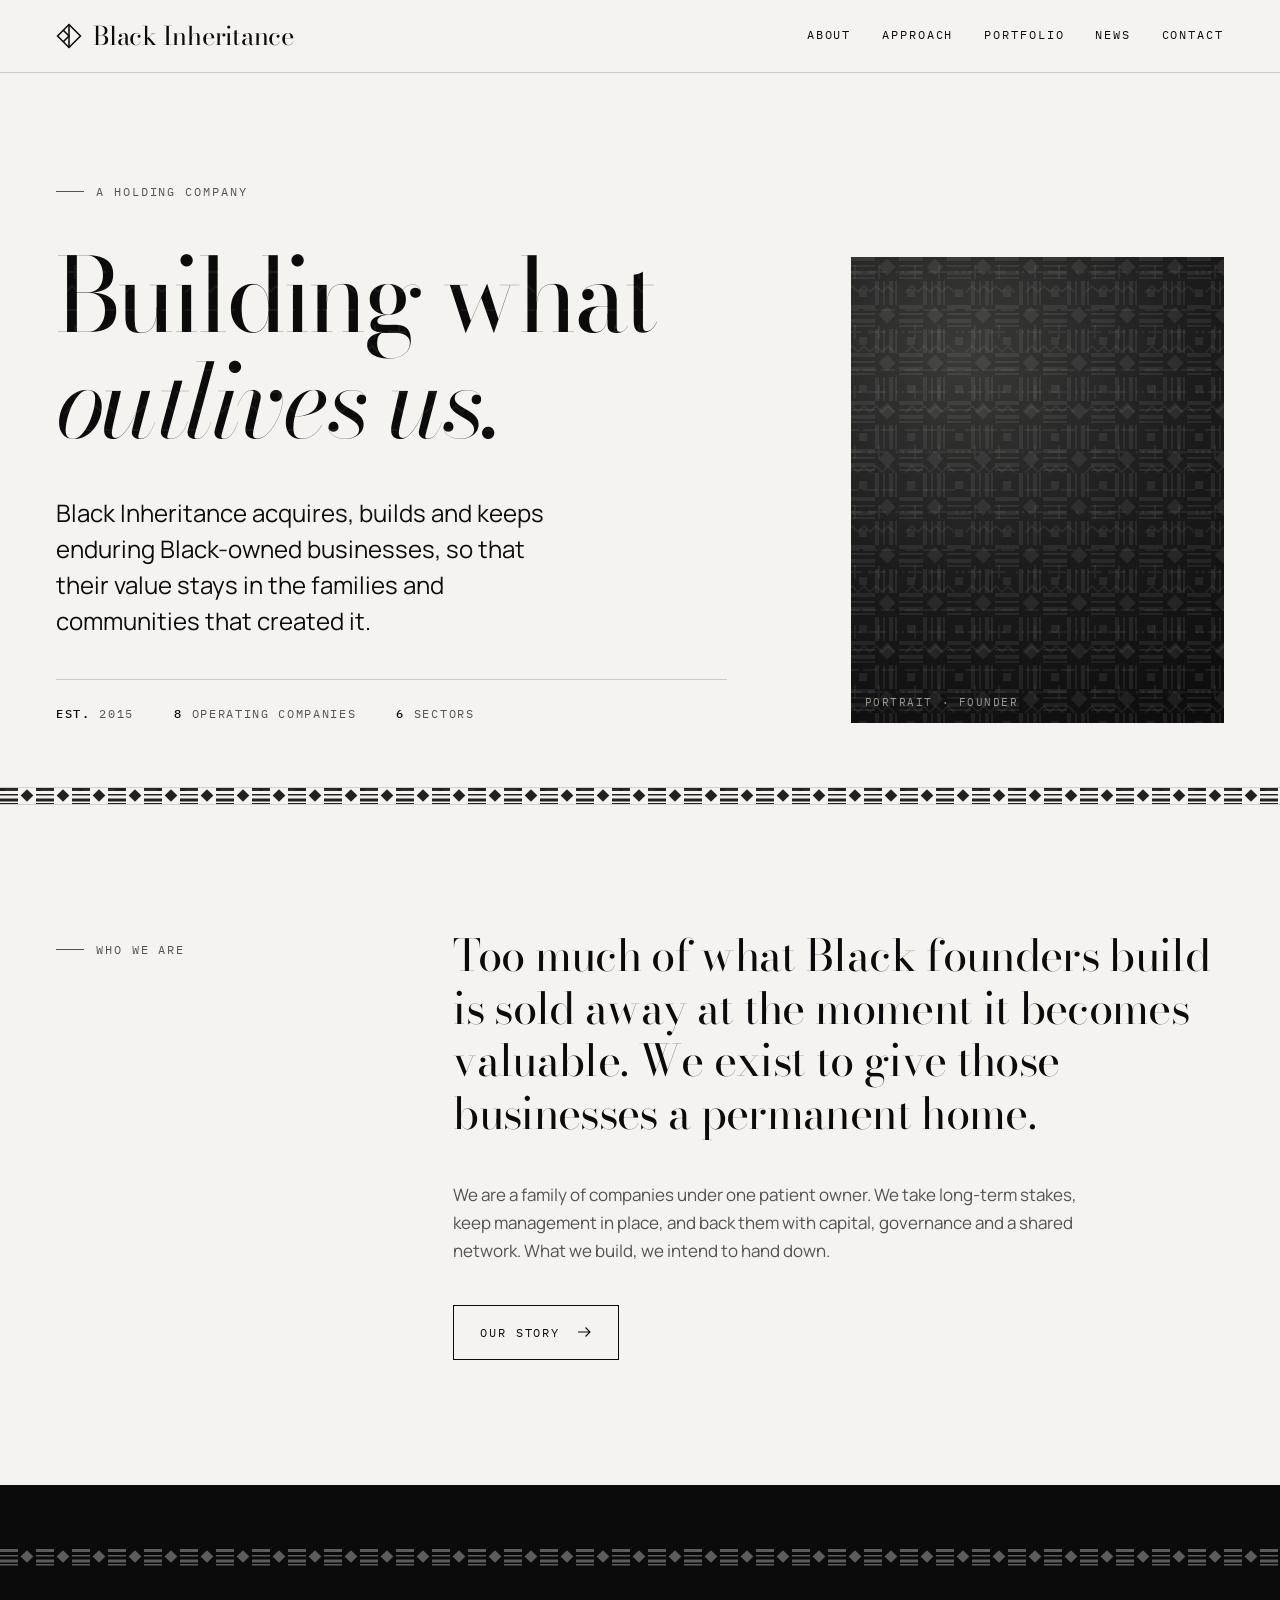
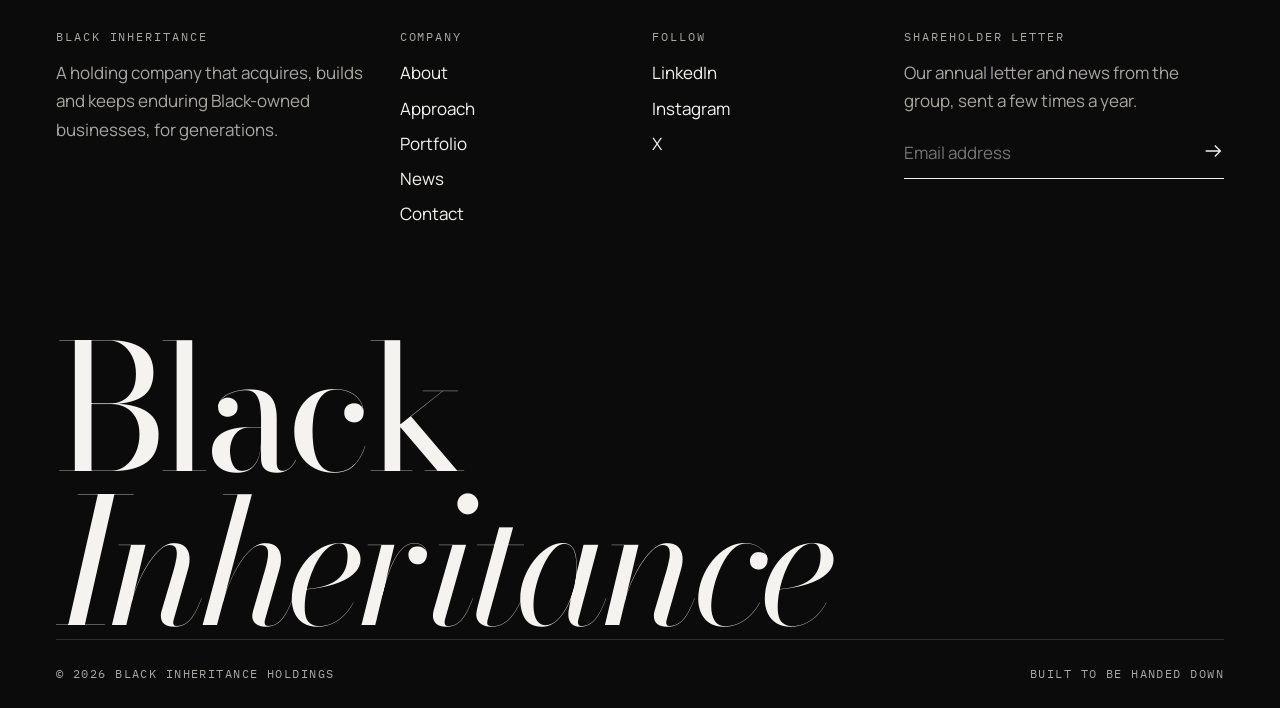
==== index.html @ a7d8c7f1 "Black Inheritance website Co-Authored-By: Claude Opus 5.5 <noreply@anthropic.com> Claude-Session: ht" ====
<!doctype html>
<html lang="en">
<head>
<meta charset="utf-8">
<meta name="viewport" content="width=device-width, initial-scale=1, viewport-fit=cover">
<meta name="claude:viewport-fit-sides" content="cover">
<title>Black Inheritance</title>
<meta name="description" content="Black Inheritance is a holding company that acquires, builds and keeps enduring Black-owned businesses.">
<meta name="theme-color" content="#F5F3EF">
<link rel="icon" href="assets/favicon.svg" type="image/svg+xml">
<link rel="preconnect" href="https://fonts.googleapis.com">
<link rel="preconnect" href="https://fonts.gstatic.com" crossorigin>
<link rel="stylesheet" href="https://fonts.googleapis.com/css2?family=Bodoni+Moda:ital,opsz,wght@0,6..96,400;0,6..96,500;1,6..96,400&family=IBM+Plex+Mono:wght@400;500&family=Manrope:wght@400;500;700&display=swap">
<link rel="stylesheet" href="css/style.css">
</head>
<body>
<a class="skip" href="#main">Skip to content</a>
<header class="site-header">
  <div class="wrap header-inner">
    <a class="brand" href="index.html" aria-label="Black Inheritance, home"><svg class="brand-mark" aria-hidden="true"><use href="assets/symbols.svg#mark"/></svg><span>Black Inheritance</span></a>
    <nav class="nav" aria-label="Primary"><a class="link-u" href="about.html">About</a><a class="link-u" href="approach.html">Approach</a><a class="link-u" href="portfolio.html">Portfolio</a><a class="link-u" href="news.html">News</a><a class="link-u" href="contact.html">Contact</a></nav>
    <button class="menu-btn" type="button" aria-expanded="false" aria-controls="menu">Menu</button>
  </div>
</header>
<div class="overlay" id="menu" hidden role="dialog" aria-modal="true" aria-label="Menu">
  <div class="overlay-top">
    <a class="brand" href="index.html"><svg class="brand-mark" aria-hidden="true"><use href="assets/symbols.svg#mark"/></svg><span>Black Inheritance</span></a>
    <button class="menu-btn" type="button">Close</button>
  </div>
  <nav aria-label="Mobile"><a href="index.html" aria-current="page">Home</a><a href="about.html">About</a><a href="approach.html">Approach</a><a href="portfolio.html">Portfolio</a><a href="news.html">News</a><a href="contact.html">Contact</a></nav>
  <p class="overlay-foot">Patient capital · Generational ownership</p>
</div>
<main id="main">

<section class="hero">
  <div class="wrap grid hero-grid">
    <div class="hero-copy">
      <span class="eyebrow">A holding company</span>
      <h1 class="display-xl">Building what<br><em>outlives us.</em></h1>
      <p class="lede">Black Inheritance acquires, builds and keeps enduring Black-owned businesses, so that their value stays in the families and communities that created it.</p>
      <div class="hero-meta">
        <span><strong>Est.</strong> 2015</span>
        <span><strong>8</strong> operating companies</span>
        <span><strong>6</strong> sectors</span>
      </div>
    </div>
    <div class="hero-media"><div class="frame r-portrait"><div class="ph" role="img" aria-label="Portrait · founder" data-label="Portrait · founder"></div></div></div>
  </div>
</section>

<div class="weave" aria-hidden="true"></div>

<section class="section">
  <div class="wrap grid">
    <div class="split-label"><span class="eyebrow">Who we are</span></div>
    <div class="split-body" data-reveal>
      <p class="statement">Too much of what Black founders build is sold away at the moment it becomes valuable. We exist to give those businesses a permanent home.</p>
      <p class="muted prose">We are a family of companies under one patient owner. We take long-term stakes, keep management in place, and back them with capital, governance and a shared network. What we build, we intend to hand down.</p>
      <div><a class="btn" href="about.html">Our story <svg aria-hidden="true"><use href="assets/symbols.svg#arrow"/></svg></a></div>
    </div>
  </div>
</section>


</main>
<footer class="site-footer dark textured">
  <div class="weave weave--soft" aria-hidden="true"></div>
  <div class="wrap">
    <div class="footer-grid">
      <div>
        <h4>Black Inheritance</h4>
        <p class="muted" style="max-width:32ch">A holding company that acquires, builds and keeps enduring Black-owned businesses, for generations.</p>
      </div>
      <div>
        <h4>Company</h4>
        <ul>
          <li><a class="link-u" href="about.html">About</a></li>
          <li><a class="link-u" href="approach.html">Approach</a></li>
          <li><a class="link-u" href="portfolio.html">Portfolio</a></li>
          <li><a class="link-u" href="news.html">News</a></li>
          <li><a class="link-u" href="contact.html">Contact</a></li>
        </ul>
      </div>
      <div>
        <h4>Follow</h4>
        <ul>
          <li><a class="link-u" href="https://www.linkedin.com/" rel="noopener">LinkedIn</a></li>
          <li><a class="link-u" href="https://www.instagram.com/" rel="noopener">Instagram</a></li>
          <li><a class="link-u" href="https://x.com/" rel="noopener">X</a></li>
        </ul>
      </div>
      <div>
        <h4>Shareholder letter</h4>
        <p class="muted">Our annual letter and news from the group, sent a few times a year.</p>
        <form class="newsletter" data-static data-success="You are on the list." novalidate>
          <label class="skip" for="nl-email">Email address</label>
          <input id="nl-email" type="email" name="email" placeholder="Email address" required autocomplete="email">
          <button type="submit" aria-label="Subscribe"><svg aria-hidden="true"><use href="assets/symbols.svg#arrow"/></svg></button>
        </form>
        <p class="form-note" aria-live="polite"></p>
      </div>
    </div>
    <div class="wordmark" aria-hidden="true">Black<br><em>Inheritance</em></div>
    <div class="footer-base">
      <span>© <span data-year>2026</span> Black Inheritance Holdings</span>
      <span>Built to be handed down</span>
    </div>
  </div>
</footer>
<script src="js/main.js"></script>
</body>
</html>
---- css/style.css ----
/* ==========================================================================
   Black Inheritance — monotone, Afrocentric, editorial.
   Layout concept: asymmetric 12-column grid; light bone pages broken by
   full-width ink bands; thin 1px rules; woven patterns at 4–6% opacity.
   ========================================================================== */

:root {
  /* Palette (monotone only) */
  --ink: #0B0B0B;
  --charcoal: #1E1E1E;
  --stone: #8A8A8A;      /* decorative only: lines, marks */
  --mist: #D9D9D9;
  --bone: #F5F3EF;
  --graphite: #55534F;   /* readable muted text on bone (AA) */
  --ash: #A9A7A2;        /* readable muted text on ink (AA) */

  /* Contextual tokens (flipped inside .dark) */
  --bg: var(--bone);
  --fg: var(--ink);
  --muted: var(--graphite);
  --line: #CFCCC6;
  --surface: #ECE9E3;

  /* Type */
  --display: "Bodoni Moda", "Didot", "Bodoni 72", Georgia, serif;
  --body: "Manrope", "Helvetica Neue", Arial, sans-serif;
  --mono: "IBM Plex Mono", ui-monospace, "SFMono-Regular", Menlo, monospace;

  /* Scale */
  --t-xs: 0.75rem;
  --t-sm: 0.875rem;
  --t-md: 1.0625rem;
  --t-lg: clamp(1.25rem, 1.1rem + 0.6vw, 1.5rem);
  --t-xl: clamp(1.75rem, 1.3rem + 1.8vw, 2.75rem);
  --t-2xl: clamp(2.5rem, 1.6rem + 3.6vw, 4.75rem);
  --t-3xl: clamp(3rem, 1.6rem + 6vw, 7.5rem);

  /* Space */
  --s-1: 0.5rem;
  --s-2: 1rem;
  --s-3: 1.5rem;
  --s-4: 2.5rem;
  --s-5: 4rem;
  --s-6: clamp(4.5rem, 3rem + 6vw, 9rem);

  --gutter: clamp(20px, 5vw, 56px);
  --max: 1320px;
  --ease: cubic-bezier(.2, .7, .1, 1);

  color-scheme: light;
}

/* ---------- Base ---------- */
[hidden] { display: none !important; }
*, *::before, *::after { box-sizing: border-box; }
html { -webkit-text-size-adjust: 100%; scroll-behavior: smooth; }
body {
  margin: 0;
  background: var(--bg);
  color: var(--fg);
  font-family: var(--body);
  font-size: var(--t-md);
  line-height: 1.65;
  -webkit-font-smoothing: antialiased;
  overflow-x: hidden;
}
/* Paints the phone's top safe-area band behind the sticky header */
body::before {
  content: ""; position: fixed; inset: 0 0 auto;
  height: env(safe-area-inset-top, 0px); z-index: 60; background: var(--bone);
}
img { max-width: 100%; display: block; }
img.photo { filter: grayscale(100%) contrast(1.08); width: 100%; height: 100%; object-fit: cover; }
a { color: inherit; text-decoration: none; }
p { margin: 0; }
h1, h2, h3, h4 { margin: 0; font-family: var(--display); font-weight: 400; line-height: 1.04; letter-spacing: -0.02em; text-wrap: balance; }
em { font-style: italic; }
:focus-visible { outline: 2px solid var(--fg); outline-offset: 3px; }
::selection { background: var(--ink); color: var(--bone); }
.dark ::selection { background: var(--bone); color: var(--ink); }

.skip { position: absolute; left: -9999px; top: 0; z-index: 100; background: var(--ink); color: var(--bone); padding: .75rem 1rem; }
.skip:focus { left: max(16px, env(safe-area-inset-left, 0px)); top: calc(env(safe-area-inset-top, 0px) + 8px); }

/* ---------- Layout ---------- */
.wrap {
  width: 100%;
  max-width: calc(var(--max) + 2 * var(--gutter));
  margin-inline: auto;
  padding-left: max(var(--gutter), env(safe-area-inset-left, 0px));
  padding-right: max(var(--gutter), env(safe-area-inset-right, 0px));
}
.section { padding-block: var(--s-6); position: relative; }
.section + .section { border-top: 1px solid var(--line); }
.dark + .section, .section + .dark { border-top: 0; }
.grid { display: grid; grid-template-columns: repeat(12, minmax(0, 1fr)); gap: var(--s-4) var(--s-3); }
.grid > * { min-width: 0; }

.dark {
  --bg: var(--ink); --fg: var(--bone); --muted: var(--ash);
  --line: #2C2C2B; --surface: var(--charcoal);
  background: var(--bg); color: var(--fg);
}

/* Texture layer for any section */
.textured { isolation: isolate; }
.textured::before {
  content: ""; position: absolute; inset: 0; z-index: -1; pointer-events: none;
  background: url("../assets/patterns/mudcloth.svg") 0 0 / 60px 60px repeat;
  opacity: .045;
}
.dark.textured::before { filter: invert(1); opacity: .06; }

/* ---------- Type utilities ---------- */
.eyebrow {
  font-family: var(--mono); font-size: var(--t-xs); letter-spacing: .16em; text-transform: uppercase;
  color: var(--muted); display: inline-flex; align-items: center; gap: .75rem;
}
.eyebrow::before { content: ""; width: 28px; height: 1px; background: currentColor; }
.lede { font-size: var(--t-lg); line-height: 1.5; max-width: 34ch; }
.prose { max-width: 64ch; display: grid; gap: 1.25rem; }
.muted { color: var(--muted); }
.display-xl { font-size: var(--t-3xl); letter-spacing: -0.035em; }
.display-l { font-size: var(--t-2xl); }
.display-m { font-size: var(--t-xl); }

/* ---------- Links & buttons ---------- */
.link-u {
  background: linear-gradient(currentColor, currentColor) 0 100% / 0 1px no-repeat;
  transition: background-size .45s var(--ease); padding-bottom: 2px;
}
.link-u:hover, .link-u:focus-visible, .link-u[aria-current="page"] { background-size: 100% 1px; }

.btn {
  display: inline-flex; align-items: center; gap: .9rem;
  font-family: var(--mono); font-size: var(--t-xs); letter-spacing: .16em; text-transform: uppercase;
  padding: 1.05rem 1.6rem; border: 1px solid var(--fg); color: var(--fg); background: transparent;
  cursor: pointer; transition: background-color .3s var(--ease), color .3s var(--ease);
}
.btn svg { width: 18px; height: 18px; transition: transform .3s var(--ease); }
.btn:hover, .btn:focus-visible { background: var(--fg); color: var(--bg); }
.btn:hover svg { transform: translateX(4px); }
.btn--solid { background: var(--fg); color: var(--bg); }
.btn--solid:hover, .btn--solid:focus-visible { background: transparent; color: var(--fg); }

/* ---------- Pattern rule (section divider) ---------- */
.weave {
  height: 18px; border-block: 1px solid var(--line);
  background: url("../assets/patterns/kente.svg") 0 0 / 36px 36px repeat-x;
  opacity: .9;
}
.weave--soft { opacity: .18; border: 0; }
.dark .weave { filter: invert(1); opacity: .35; }

/* ---------- Header ---------- */
.site-header {
  position: sticky; top: env(safe-area-inset-top, 0px); z-index: 50;
  background: color-mix(in srgb, var(--bone) 92%, transparent);
  backdrop-filter: blur(8px); -webkit-backdrop-filter: blur(8px);
  border-bottom: 1px solid var(--line); color: var(--ink);
}
.header-inner { display: flex; align-items: center; justify-content: space-between; gap: var(--s-3); height: 72px; }
.brand { display: inline-flex; align-items: center; gap: .7rem; font-family: var(--display); font-size: 1.6rem; letter-spacing: -0.01em; }
.brand-mark { width: 26px; height: 26px; }
.nav { display: flex; gap: clamp(1rem, 2.4vw, 2.4rem); font-family: var(--mono); font-size: var(--t-xs); letter-spacing: .16em; text-transform: uppercase; }
.menu-btn {
  display: none; background: none; border: 1px solid var(--ink); color: var(--ink);
  font-family: var(--mono); font-size: var(--t-xs); letter-spacing: .16em; text-transform: uppercase;
  padding: .6rem 1rem; cursor: pointer;
}

/* Full-screen mobile menu */
.overlay {
  position: fixed; inset: 0; z-index: 70; background: var(--ink); color: var(--bone);
  display: flex; flex-direction: column;
  padding: calc(env(safe-area-inset-top, 0px) + 18px) max(var(--gutter), env(safe-area-inset-right, 0px)) calc(env(safe-area-inset-bottom, 0px) + 32px) max(var(--gutter), env(safe-area-inset-left, 0px));
}
.overlay-top { display: flex; justify-content: space-between; align-items: center; height: 54px; }
.overlay .menu-btn { display: inline-block; border-color: var(--bone); color: var(--bone); }
.overlay nav { margin-top: auto; display: grid; gap: .25rem; }
.overlay nav a { font-family: var(--display); font-size: clamp(2.4rem, 11vw, 4rem); line-height: 1.15; }
.overlay nav a[aria-current="page"] { font-style: italic; }
.overlay-foot { margin-top: var(--s-4); font-family: var(--mono); font-size: var(--t-xs); letter-spacing: .14em; text-transform: uppercase; color: var(--ash); }
body.menu-open { overflow: hidden; }

/* ---------- Image placeholders ---------- */
/* Replace any .ph with <img class="photo" src="assets/images/…" alt="…"> inside the same frame. */
.frame { position: relative; overflow: hidden; background: var(--charcoal); max-width: 100%; }
.frame > img, .frame > .ph { transition: transform 1.4s var(--ease); }
a:hover .frame > img, a:hover .frame > .ph, .frame:hover > img { transform: scale(1.04); }
.ph {
  position: absolute; inset: 0;
  background:
    radial-gradient(120% 90% at 30% 20%, #3a3a39 0%, #1b1b1b 55%, #0d0d0d 100%);
}
.ph::before {
  content: ""; position: absolute; inset: 0;
  background: url("../assets/patterns/kente.svg") 0 0 / 48px 48px repeat;
  filter: invert(1); opacity: .07;
}
.ph::after {
  content: attr(data-label);
  position: absolute; left: 14px; bottom: 12px; right: 14px;
  font-family: var(--mono); font-size: 0.6875rem; letter-spacing: .14em; text-transform: uppercase; color: #9b9994;
}
.r-portrait { aspect-ratio: 4 / 5; }
.r-land { aspect-ratio: 3 / 2; }
.r-wide { aspect-ratio: 16 / 9; }
.r-square { aspect-ratio: 1; }

/* ---------- Hero ---------- */
.hero { padding-block: clamp(3.5rem, 2rem + 6vw, 7.5rem) var(--s-5); }
.hero-grid { align-items: end; }
.hero-copy { grid-column: 1 / span 7; display: grid; gap: var(--s-4); }
.hero-media { grid-column: 9 / span 4; }
.hero-meta {
  display: flex; flex-wrap: wrap; gap: var(--s-2) var(--s-4); padding-top: var(--s-3); border-top: 1px solid var(--line);
  font-family: var(--mono); font-size: var(--t-xs); letter-spacing: .14em; text-transform: uppercase; color: var(--muted);
}
.hero-meta strong { color: var(--fg); font-weight: 500; }

.page-hero { padding-block: clamp(3.5rem, 2rem + 5vw, 6.5rem) var(--s-5); }
.page-hero .grid { align-items: end; }
.page-hero h1 { grid-column: 1 / span 8; }
.page-hero .lede { grid-column: 9 / span 4; }

/* ---------- Intro split ---------- */
.split-label { grid-column: 1 / span 3; }
.split-body { grid-column: 5 / span 8; display: grid; gap: var(--s-4); }
.statement { font-family: var(--display); font-size: var(--t-xl); line-height: 1.2; letter-spacing: -0.015em; }

/* ---------- Service list ---------- */
.svc-list { list-style: none; margin: 0; padding: 0; border-top: 1px solid var(--line); }
.svc-list li { border-bottom: 1px solid var(--line); }
.svc-row {
  display: grid; grid-template-columns: 4.5rem minmax(0, 1.1fr) minmax(0, 1.4fr) 24px; gap: var(--s-3);
  align-items: baseline; padding-block: var(--s-4); transition: padding .4s var(--ease);
}
.svc-row:hover { padding-left: 12px; }
.svc-num { font-family: var(--mono); font-size: var(--t-xs); letter-spacing: .12em; color: var(--muted); }
.svc-name { font-family: var(--display); font-size: var(--t-xl); }
.svc-desc { color: var(--muted); max-width: 46ch; }
.svc-row svg { width: 24px; height: 24px; align-self: center; transition: transform .3s var(--ease); }
.svc-row:hover svg { transform: translateX(6px); }
.svc-tags { display: flex; flex-wrap: wrap; gap: .5rem; margin-top: 1rem; }
.tag { font-family: var(--mono); font-size: 0.6875rem; letter-spacing: .12em; text-transform: uppercase; border: 1px solid var(--line); padding: .3rem .6rem; color: var(--muted); }

/* ---------- Work cards ---------- */
.work-grid { display: grid; grid-template-columns: repeat(12, minmax(0, 1fr)); gap: var(--s-5) var(--s-3); }
.work-card { display: grid; gap: 1rem; min-width: 0; }
.work-card:nth-child(4n+1) { grid-column: 1 / span 7; }
.work-card:nth-child(4n+2) { grid-column: 9 / span 4; margin-top: var(--s-6); }
.work-card:nth-child(4n+3) { grid-column: 2 / span 4; }
.work-card:nth-child(4n+4) { grid-column: 7 / span 6; margin-top: var(--s-5); }
.work-card h3 { font-size: var(--t-lg); line-height: 1.25; }
.work-card .meta { display: flex; justify-content: space-between; gap: 1rem; font-family: var(--mono); font-size: var(--t-xs); letter-spacing: .12em; text-transform: uppercase; color: var(--muted); }

.strip { display: grid; grid-template-columns: repeat(3, minmax(0, 1fr)); gap: var(--s-3); }
.strip .work-card { grid-column: auto !important; margin-top: 0 !important; }
.strip .work-card:nth-child(2) { margin-top: var(--s-5) !important; }

.filters { display: flex; flex-wrap: wrap; gap: .5rem; margin-bottom: var(--s-5); }
.filter {
  font-family: var(--mono); font-size: var(--t-xs); letter-spacing: .14em; text-transform: uppercase;
  background: none; border: 1px solid var(--line); color: var(--fg); padding: .6rem 1rem; cursor: pointer;
  transition: background-color .25s, color .25s, border-color .25s;
}
.filter:hover { border-color: var(--fg); }
.filter[aria-pressed="true"] { background: var(--fg); color: var(--bg); border-color: var(--fg); }
.work-card[hidden] { display: none !important; }

/* ---------- Values (Adinkra) ---------- */
.values { display: grid; grid-template-columns: repeat(4, minmax(0, 1fr)); border-top: 1px solid var(--line); }
.value { padding: var(--s-4) var(--s-3) var(--s-4) 0; display: grid; gap: 1rem; align-content: start; }
.value + .value { border-left: 1px solid var(--line); padding-left: var(--s-3); }
.sym { width: 56px; height: 56px; color: currentColor; }
.sym--lg { width: clamp(120px, 18vw, 220px); height: clamp(120px, 18vw, 220px); }
.value h3 { font-size: var(--t-lg); }
.value .gloss { font-family: var(--mono); font-size: var(--t-xs); letter-spacing: .12em; text-transform: uppercase; color: var(--muted); }

.proverb { display: grid; grid-template-columns: auto minmax(0, 1fr); gap: var(--s-4); align-items: center; margin-top: var(--s-5); }
.proverb blockquote { margin: 0; font-family: var(--display); font-style: italic; font-size: var(--t-xl); line-height: 1.2; max-width: 30ch; }
.proverb cite { display: block; margin-top: 1rem; font-style: normal; font-family: var(--mono); font-size: var(--t-xs); letter-spacing: .14em; text-transform: uppercase; color: var(--muted); }

/* ---------- Clients ---------- */
.clients { display: grid; grid-template-columns: repeat(6, minmax(0, 1fr)); border-top: 1px solid var(--line); border-left: 1px solid var(--line); }
.client {
  display: grid; place-items: center; min-height: 120px; padding: 1rem; text-align: center;
  border-right: 1px solid var(--line); border-bottom: 1px solid var(--line);
  color: var(--stone); transition: color .3s;
  font-family: var(--display); font-size: 1.15rem; letter-spacing: .02em;
}
.client:hover { color: var(--fg); }
.client.sans { font-family: var(--body); font-weight: 700; letter-spacing: .2em; font-size: .8rem; text-transform: uppercase; }
.client.mono { font-family: var(--mono); font-size: .85rem; }

/* ---------- CTA ---------- */
.cta { display: grid; gap: var(--s-4); justify-items: start; }
.cta h2 { font-size: var(--t-3xl); letter-spacing: -0.035em; max-width: 12ch; }

/* ---------- Team / timeline ---------- */
.team { display: grid; grid-template-columns: repeat(4, minmax(0, 1fr)); gap: var(--s-4) var(--s-3); }
.person { display: grid; gap: .75rem; }
.person h3 { font-size: var(--t-lg); }
.person p { font-family: var(--mono); font-size: var(--t-xs); letter-spacing: .12em; text-transform: uppercase; color: var(--muted); }

.timeline { list-style: none; margin: 0; padding: 0; border-top: 1px solid var(--line); }
.timeline li { display: grid; grid-template-columns: 8rem minmax(0, 1fr); gap: var(--s-3); padding-block: var(--s-3); border-bottom: 1px solid var(--line); }
.timeline time { font-family: var(--display); font-size: var(--t-lg); font-variant-numeric: tabular-nums; }

.mv { display: grid; grid-template-columns: repeat(2, minmax(0, 1fr)); gap: var(--s-4); }
.mv > div { display: grid; gap: 1rem; align-content: start; padding-top: var(--s-3); border-top: 1px solid var(--fg); }

/* ---------- Process steps ---------- */
.steps { display: grid; grid-template-columns: repeat(4, minmax(0, 1fr)); gap: var(--s-3); counter-reset: step; }
.step { display: grid; gap: .75rem; padding-top: var(--s-3); border-top: 1px solid var(--line); align-content: start; }
.step::before { counter-increment: step; content: "Step " counter(step, decimal-leading-zero); font-family: var(--mono); font-size: var(--t-xs); letter-spacing: .14em; text-transform: uppercase; color: var(--muted); }
.steps--plain .step::before { content: none; }
.step h3 { font-size: var(--t-lg); }

/* ---------- Insights ---------- */
.feature { display: grid; grid-template-columns: repeat(12, minmax(0, 1fr)); gap: var(--s-3); align-items: end; padding-bottom: var(--s-5); border-bottom: 1px solid var(--line); margin-bottom: var(--s-5); }
.feature .frame { grid-column: 1 / span 7; }
.feature .body { grid-column: 9 / span 4; display: grid; gap: 1rem; min-width: 0; }
.feature h2 { font-size: var(--t-xl); }
.posts { display: grid; grid-template-columns: repeat(3, minmax(0, 1fr)); gap: var(--s-5) var(--s-3); }
.post { display: grid; gap: .9rem; align-content: start; }
.post h3 { font-size: var(--t-lg); line-height: 1.25; }
.post-meta { font-family: var(--mono); font-size: var(--t-xs); letter-spacing: .12em; text-transform: uppercase; color: var(--muted); display: flex; gap: 1rem; flex-wrap: wrap; }

/* ---------- Article / case study ---------- */
.article-head { display: grid; gap: var(--s-3); max-width: 960px; }
.article-head h1 { font-size: var(--t-2xl); }
.article-body { max-width: 68ch; margin-inline: auto; display: grid; gap: 1.4rem; font-size: 1.125rem; }
.article-body h2 { font-size: var(--t-xl); margin-top: var(--s-3); }
.article-body blockquote { margin: var(--s-3) 0; padding-left: var(--s-3); border-left: 1px solid var(--fg); font-family: var(--display); font-style: italic; font-size: var(--t-lg); line-height: 1.35; }
.article-body .dropcap::first-letter { font-family: var(--display); float: left; font-size: 4.6rem; line-height: .85; padding: .3rem .6rem 0 0; }

.facts { display: grid; grid-template-columns: repeat(4, minmax(0, 1fr)); border-top: 1px solid var(--line); }
.facts > div { padding: var(--s-3) var(--s-3) var(--s-3) 0; display: grid; gap: .4rem; }
.facts > div + div { border-left: 1px solid var(--line); padding-left: var(--s-3); }
.facts dt { font-family: var(--mono); font-size: var(--t-xs); letter-spacing: .14em; text-transform: uppercase; color: var(--muted); }
.facts dd { margin: 0; }
.results { display: grid; grid-template-columns: repeat(3, minmax(0, 1fr)); gap: var(--s-3); }
.result { border-top: 1px solid var(--fg); padding-top: var(--s-3); display: grid; gap: .5rem; }
.result strong { font-family: var(--display); font-weight: 400; font-size: var(--t-2xl); line-height: 1; font-variant-numeric: tabular-nums; }

.pager { display: flex; justify-content: space-between; gap: var(--s-3); flex-wrap: wrap; }

/* ---------- Contact ---------- */
.contact-grid { align-items: start; }
.contact-form { grid-column: 1 / span 7; display: grid; gap: var(--s-4); }
.contact-info { grid-column: 9 / span 4; display: grid; gap: var(--s-4); }
.field { display: grid; gap: .5rem; }
.field label { font-family: var(--mono); font-size: var(--t-xs); letter-spacing: .14em; text-transform: uppercase; color: var(--muted); }
.field input, .field textarea, .field select {
  font: inherit; font-size: var(--t-lg); color: var(--fg); background: transparent;
  border: 0; border-bottom: 1px solid var(--line); border-radius: 0; padding: .6rem 0; width: 100%;
  transition: border-color .3s;
}
.field textarea { resize: vertical; min-height: 9rem; font-size: var(--t-md); }
.field input:focus, .field textarea:focus, .field select:focus { outline: none; border-bottom-color: var(--fg); }
.field-row { display: grid; grid-template-columns: repeat(2, minmax(0, 1fr)); gap: var(--s-3); }
.form-note { font-size: var(--t-sm); color: var(--muted); min-height: 1.5em; }
.studio { display: grid; gap: .3rem; padding-top: var(--s-2); border-top: 1px solid var(--line); }
.studio h3 { font-size: var(--t-lg); }
.studio address { font-style: normal; color: var(--muted); }
.map { aspect-ratio: 16 / 7; position: relative; overflow: hidden; background: var(--surface); border: 1px solid var(--line); max-width: 100%; }
.map svg { position: absolute; inset: 0; width: 100%; height: 100%; }

/* ---------- Footer ---------- */
.site-footer { padding-block: var(--s-5) calc(var(--s-3) + env(safe-area-inset-bottom, 0px)); }
.footer-grid { display: grid; grid-template-columns: minmax(0, 1.4fr) repeat(2, minmax(0, 1fr)) minmax(0, 1.4fr); gap: var(--s-4) var(--s-3); padding-block: var(--s-5); }
.footer-grid h4 { font-family: var(--mono); font-size: var(--t-xs); letter-spacing: .16em; text-transform: uppercase; color: var(--muted); margin-bottom: 1rem; font-weight: 400; }
.footer-grid ul { list-style: none; margin: 0; padding: 0; display: grid; gap: .45rem; }
.newsletter { display: flex; border-bottom: 1px solid var(--fg); margin-top: .75rem; }
.newsletter input { flex: 1; min-width: 0; background: transparent; border: 0; color: var(--fg); font: inherit; padding: .7rem 0; }
.newsletter input:focus { outline: none; }
.newsletter button { background: none; border: 0; color: var(--fg); cursor: pointer; padding: 0 0 0 1rem; }
.newsletter button svg { width: 22px; height: 22px; }
.wordmark { font-family: var(--display); font-size: clamp(3.2rem, 0.5rem + 13vw, 15rem); line-height: .88; letter-spacing: -0.05em; margin-top: var(--s-4); white-space: nowrap; overflow: hidden; }
.footer-base { display: flex; justify-content: space-between; flex-wrap: wrap; gap: 1rem; padding-top: var(--s-3); border-top: 1px solid var(--line); font-family: var(--mono); font-size: var(--t-xs); letter-spacing: .12em; text-transform: uppercase; color: var(--muted); }

/* ---------- 404 ---------- */
.nf { min-height: 70vh; display: grid; align-content: center; gap: var(--s-4); }
.nf .num { font-family: var(--display); font-size: clamp(7rem, 4rem + 18vw, 18rem); line-height: .8; letter-spacing: -0.05em; display: flex; align-items: center; gap: .1em; }
.nf .num .sym { width: .8em; height: .8em; }

/* ---------- Motion ---------- */
.reveal-pending { opacity: 0; transform: translateY(28px); }
.reveal-in { opacity: 1; transform: none; transition: opacity 1s var(--ease), transform 1s var(--ease); }
.hero-copy > * { animation: rise 1.1s var(--ease) both; }
.hero-copy > *:nth-child(2) { animation-delay: .12s; }
.hero-copy > *:nth-child(3) { animation-delay: .24s; }
.hero-copy > *:nth-child(4) { animation-delay: .36s; }
@keyframes rise { from { opacity: .001; transform: translateY(18px); } to { opacity: 1; transform: none; } }
.spin-slow { animation: spin 60s linear infinite; }
@keyframes spin { to { transform: rotate(360deg); } }

@media (prefers-reduced-motion: reduce) {
  html { scroll-behavior: auto; }
  *, *::before, *::after { animation: none !important; transition: none !important; }
  .reveal-pending { opacity: 1; transform: none; }
}

/* ---------- Responsive ---------- */
@media (max-width: 1200px) {
  .clients { grid-template-columns: repeat(3, minmax(0, 1fr)); }
  .footer-grid { grid-template-columns: repeat(2, minmax(0, 1fr)); }
}
@media (max-width: 960px) {
  .nav { display: none; }
  .grid > [style*="grid-column"] { grid-column: 1 / -1 !important; justify-self: start !important; }
  .menu-btn { display: inline-block; }
  .hero-copy, .hero-media, .page-hero h1, .page-hero .lede,
  .split-label, .split-body, .contact-form, .contact-info { grid-column: 1 / -1; }
  .hero-media { max-width: 420px; }
  .values, .team, .steps { grid-template-columns: repeat(2, minmax(0, 1fr)); }
  .value:nth-child(3) { border-left: 0; padding-left: 0; }
  .values .value:nth-child(n+3) { border-top: 1px solid var(--line); }
  .work-card:nth-child(n) { grid-column: 1 / -1; margin-top: 0; }
  .work-grid { grid-template-columns: repeat(2, minmax(0, 1fr)); }
  .work-card:nth-child(n) { grid-column: auto; }
  .work-card:nth-child(even) { margin-top: var(--s-5); }
  .feature .frame, .feature .body { grid-column: 1 / -1; }
  .posts, .strip { grid-template-columns: repeat(2, minmax(0, 1fr)); }
  .strip .work-card:nth-child(3) { display: none; }
  .facts { grid-template-columns: repeat(2, minmax(0, 1fr)); }
  .facts > div:nth-child(3) { border-left: 0; padding-left: 0; }
  .results { grid-template-columns: minmax(0, 1fr); }
  .svc-row { grid-template-columns: 3rem minmax(0, 1fr) 24px; }
  .svc-desc { grid-column: 2 / 3; }
  .svc-row svg { grid-column: 3; grid-row: 1; }
}
@media (max-width: 768px) {
  .mv { grid-template-columns: minmax(0, 1fr); }
  .field-row { grid-template-columns: minmax(0, 1fr); }
  .proverb { grid-template-columns: minmax(0, 1fr); }
}
@media (max-width: 560px) {
  .values, .team, .steps, .posts, .work-grid, .strip, .facts { grid-template-columns: minmax(0, 1fr); }
  .value + .value, .facts > div + div { border-left: 0; padding-left: 0; border-top: 1px solid var(--line); }
  .value { padding-right: 0; }
  .work-card:nth-child(even), .strip .work-card:nth-child(2) { margin-top: 0 !important; }
  .strip .work-card:nth-child(3) { display: grid; }
  .clients { grid-template-columns: repeat(2, minmax(0, 1fr)); }
  .footer-grid { grid-template-columns: minmax(0, 1fr); }
  .timeline li { grid-template-columns: minmax(0, 1fr); gap: .25rem; }
  .svc-row { grid-template-columns: minmax(0, 1fr) 24px; gap: .5rem 1rem; }
  .svc-num { grid-column: 1 / -1; }
  .svc-name { grid-column: 1; }
  .svc-row svg { grid-column: 2; grid-row: 2; }
  .svc-desc { grid-column: 1 / -1; }
}
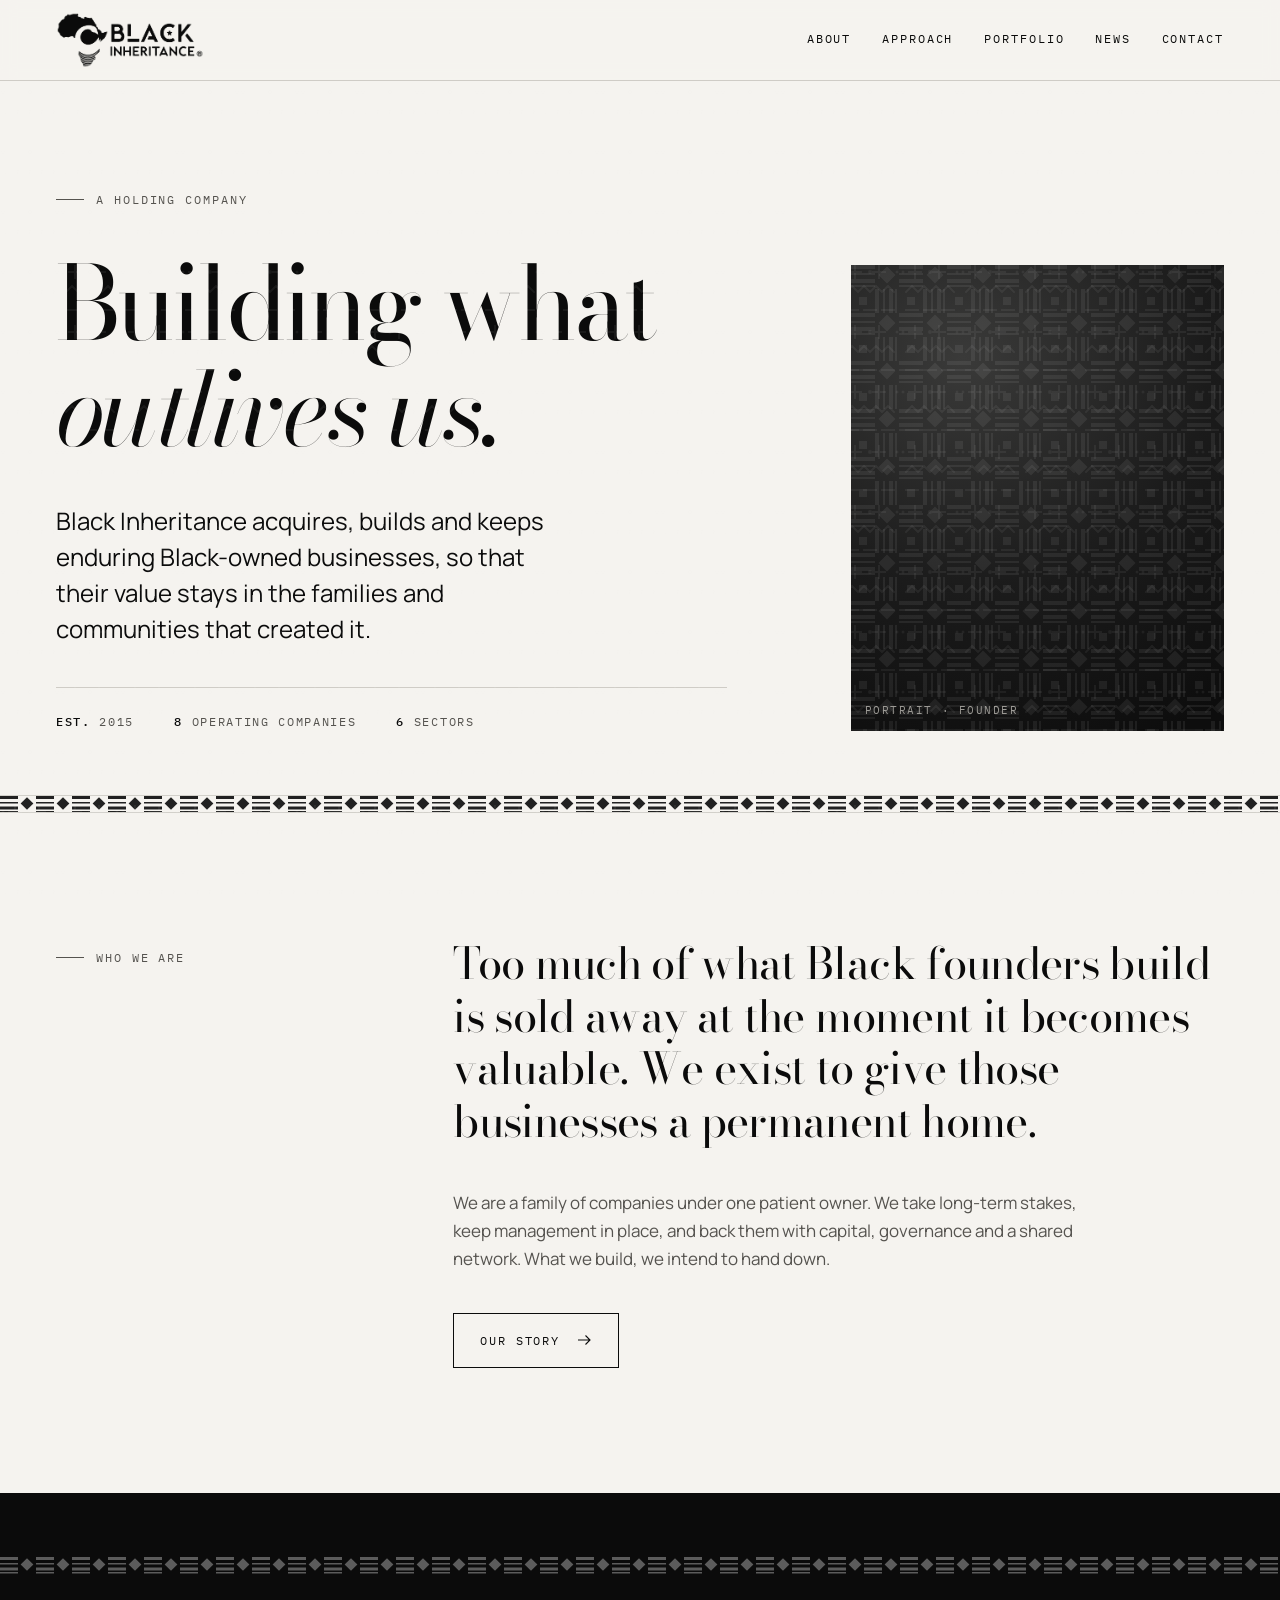
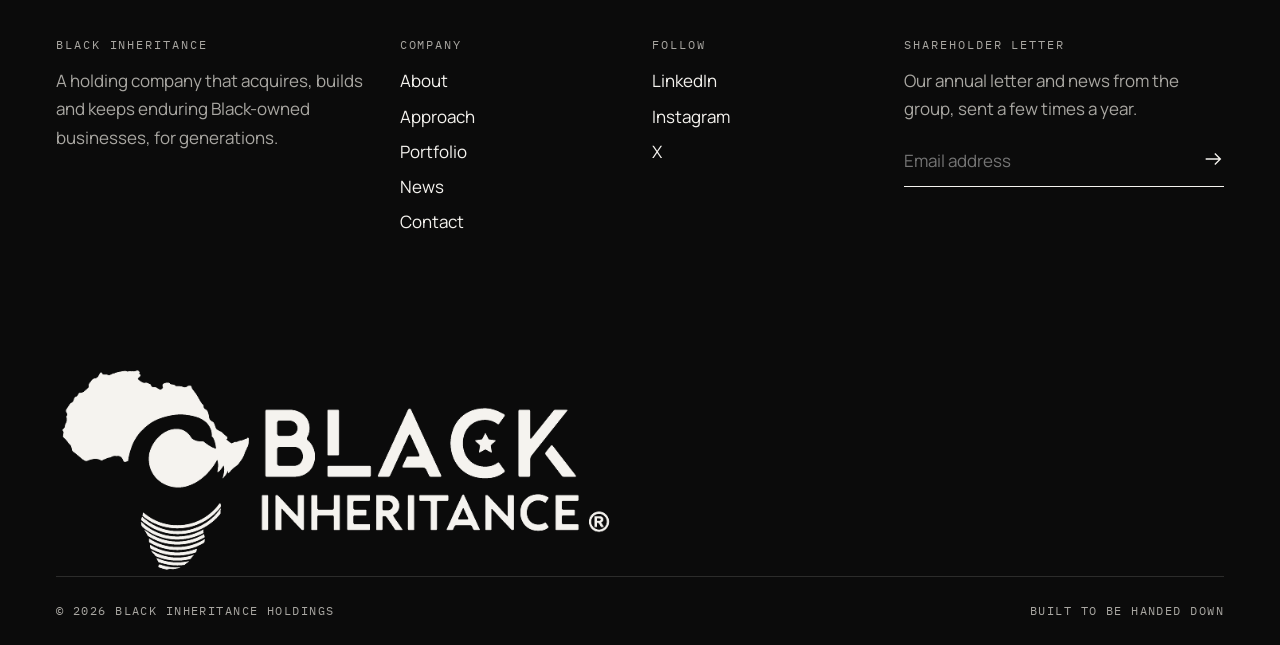
==== commit 1244a523: "Add Black Inheritance logo to header, menu, footer and icons Co-Authored-By: Claude Opus 5.5 <norepl" ====
--- a/index.html
+++ b/index.html
@@ -7,7 +7,9 @@
 <title>Black Inheritance</title>
 <meta name="description" content="Black Inheritance is a holding company that acquires, builds and keeps enduring Black-owned businesses.">
 <meta name="theme-color" content="#F5F3EF">
-<link rel="icon" href="assets/favicon.svg" type="image/svg+xml">
+<link rel="icon" href="assets/favicon.png" type="image/png">
+<link rel="apple-touch-icon" href="assets/apple-touch-icon.png">
+<meta property="og:image" content="assets/icon-512.png">
 <link rel="preconnect" href="https://fonts.googleapis.com">
 <link rel="preconnect" href="https://fonts.gstatic.com" crossorigin>
 <link rel="stylesheet" href="https://fonts.googleapis.com/css2?family=Bodoni+Moda:ital,opsz,wght@0,6..96,400;0,6..96,500;1,6..96,400&family=IBM+Plex+Mono:wght@400;500&family=Manrope:wght@400;500;700&display=swap">
@@ -17,14 +19,14 @@
 <a class="skip" href="#main">Skip to content</a>
 <header class="site-header">
   <div class="wrap header-inner">
-    <a class="brand" href="index.html" aria-label="Black Inheritance, home"><svg class="brand-mark" aria-hidden="true"><use href="assets/symbols.svg#mark"/></svg><span>Black Inheritance</span></a>
+    <a class="brand" href="index.html"><img class="brand-logo" src="assets/logo.png" alt="Black Inheritance, home" width="703" height="266"></a>
     <nav class="nav" aria-label="Primary"><a class="link-u" href="about.html">About</a><a class="link-u" href="approach.html">Approach</a><a class="link-u" href="portfolio.html">Portfolio</a><a class="link-u" href="news.html">News</a><a class="link-u" href="contact.html">Contact</a></nav>
     <button class="menu-btn" type="button" aria-expanded="false" aria-controls="menu">Menu</button>
   </div>
 </header>
 <div class="overlay" id="menu" hidden role="dialog" aria-modal="true" aria-label="Menu">
   <div class="overlay-top">
-    <a class="brand" href="index.html"><svg class="brand-mark" aria-hidden="true"><use href="assets/symbols.svg#mark"/></svg><span>Black Inheritance</span></a>
+    <a class="brand" href="index.html"><img class="brand-logo" src="assets/logo-white.png" alt="Black Inheritance, home" width="703" height="266"></a>
     <button class="menu-btn" type="button">Close</button>
   </div>
   <nav aria-label="Mobile"><a href="index.html" aria-current="page">Home</a><a href="about.html">About</a><a href="approach.html">Approach</a><a href="portfolio.html">Portfolio</a><a href="news.html">News</a><a href="contact.html">Contact</a></nav>
@@ -100,7 +102,7 @@
         <p class="form-note" aria-live="polite"></p>
       </div>
     </div>
-    <div class="wordmark" aria-hidden="true">Black<br><em>Inheritance</em></div>
+    <div class="footer-logo"><img src="assets/logo-white.png" alt="Black Inheritance" width="703" height="266" loading="lazy"></div>
     <div class="footer-base">
       <span>© <span data-year>2026</span> Black Inheritance Holdings</span>
       <span>Built to be handed down</span>
--- a/css/style.css
+++ b/css/style.css
@@ -159,9 +159,13 @@
   backdrop-filter: blur(8px); -webkit-backdrop-filter: blur(8px);
   border-bottom: 1px solid var(--line); color: var(--ink);
 }
-.header-inner { display: flex; align-items: center; justify-content: space-between; gap: var(--s-3); height: 72px; }
+.header-inner { display: flex; align-items: center; justify-content: space-between; gap: var(--s-3); height: 80px; }
 .brand { display: inline-flex; align-items: center; gap: .7rem; font-family: var(--display); font-size: 1.6rem; letter-spacing: -0.01em; }
 .brand-mark { width: 26px; height: 26px; }
+.brand-logo { height: 56px; width: auto; display: block; }
+@media (max-width: 560px) { .brand-logo { height: 38px; } }
+.footer-logo { margin-top: var(--s-5); }
+.footer-logo img { width: clamp(220px, 45vw, 560px); height: auto; }
 .nav { display: flex; gap: clamp(1rem, 2.4vw, 2.4rem); font-family: var(--mono); font-size: var(--t-xs); letter-spacing: .16em; text-transform: uppercase; }
 .menu-btn {
   display: none; background: none; border: 1px solid var(--ink); color: var(--ink);
@@ -175,7 +179,7 @@
   display: flex; flex-direction: column;
   padding: calc(env(safe-area-inset-top, 0px) + 18px) max(var(--gutter), env(safe-area-inset-right, 0px)) calc(env(safe-area-inset-bottom, 0px) + 32px) max(var(--gutter), env(safe-area-inset-left, 0px));
 }
-.overlay-top { display: flex; justify-content: space-between; align-items: center; height: 54px; }
+.overlay-top { display: flex; justify-content: space-between; align-items: center; min-height: 54px; }
 .overlay .menu-btn { display: inline-block; border-color: var(--bone); color: var(--bone); }
 .overlay nav { margin-top: auto; display: grid; gap: .25rem; }
 .overlay nav a { font-family: var(--display); font-size: clamp(2.4rem, 11vw, 4rem); line-height: 1.15; }
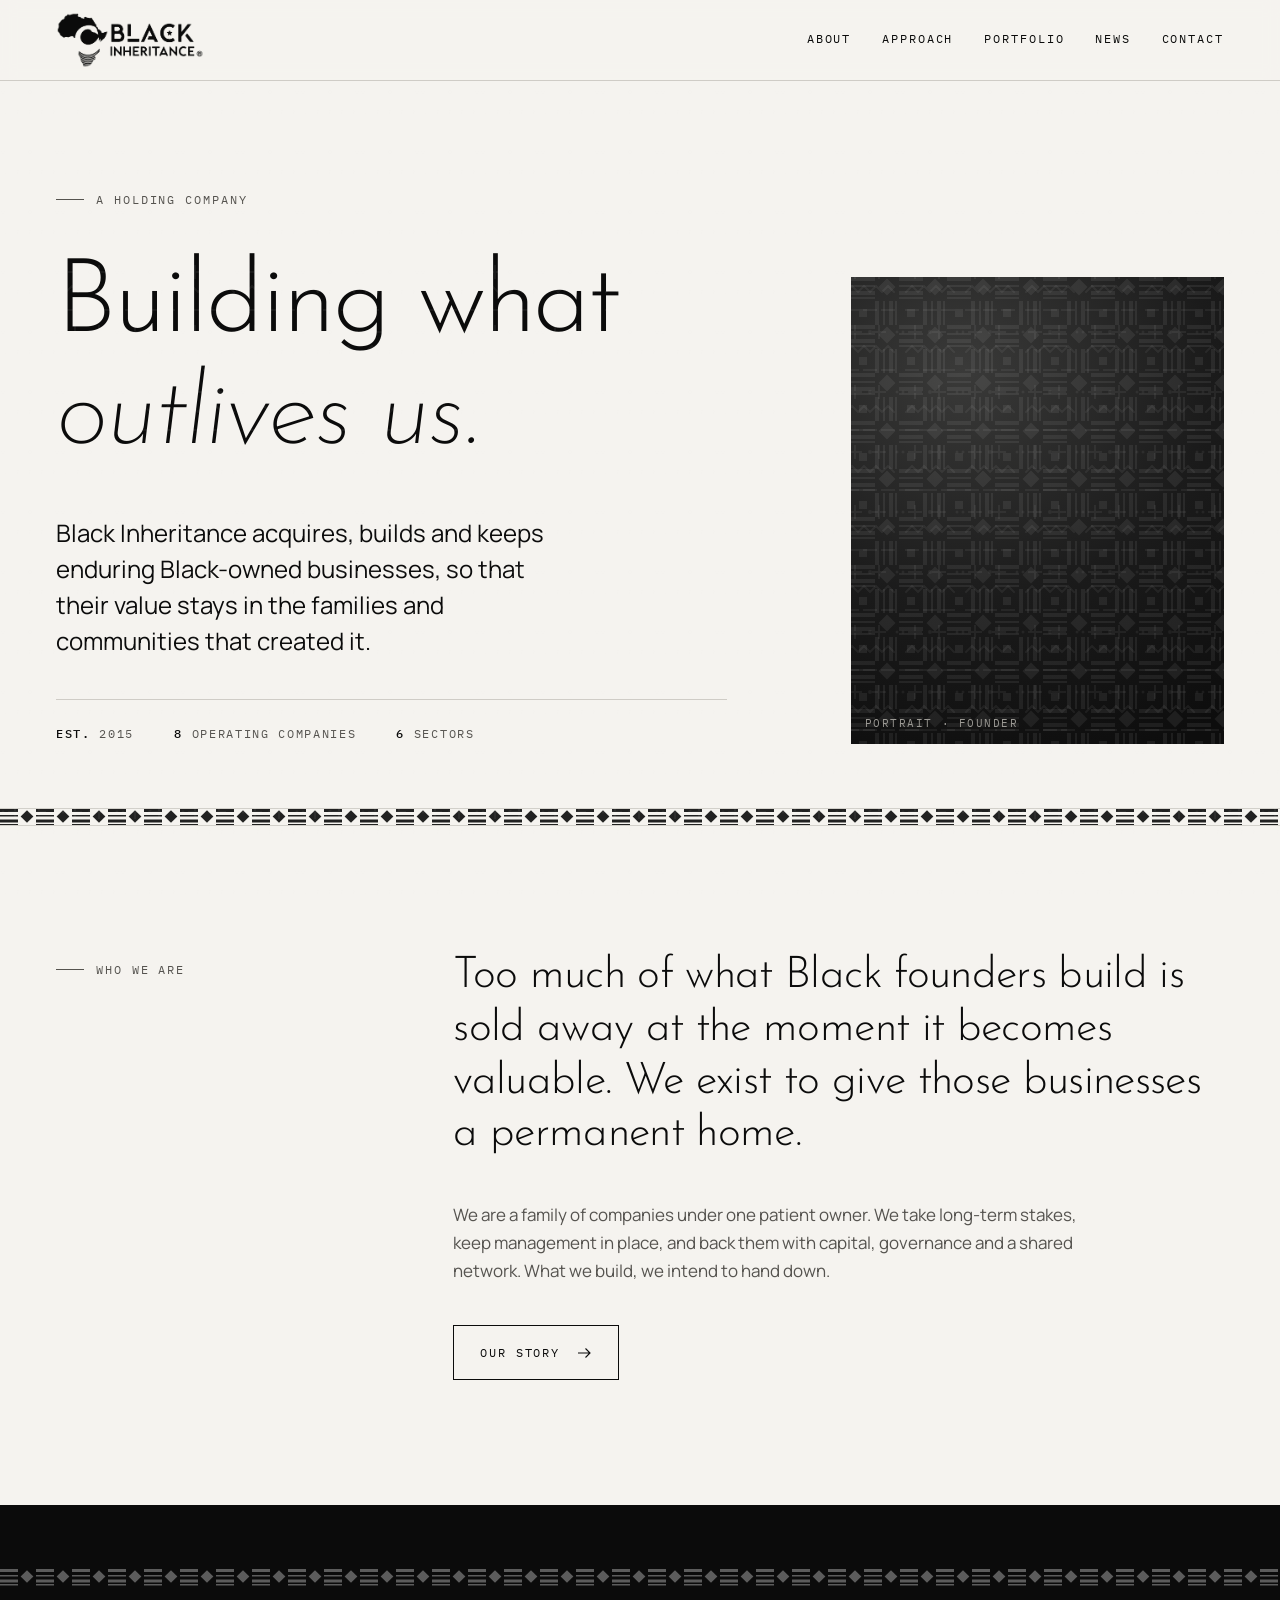
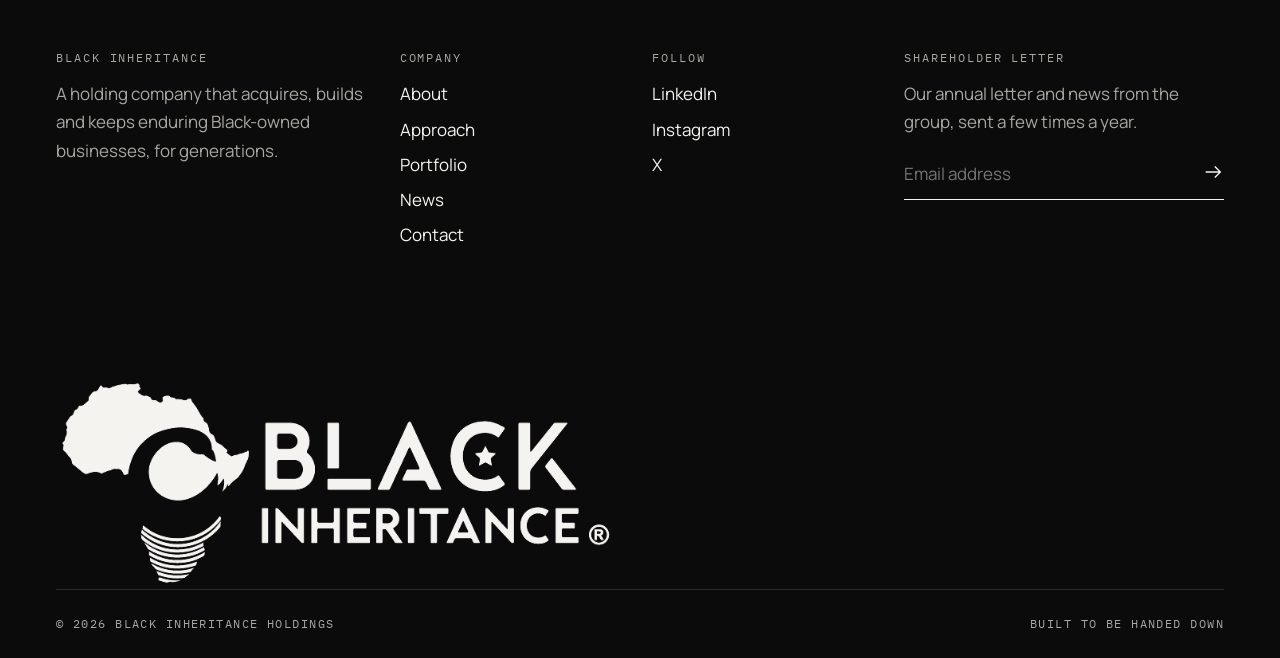
==== commit f4ad569e: "Switch headings to Josefin Sans to match the logo Co-Authored-By: Claude Opus 5.5 <noreply@anthropic" ====
--- a/index.html
+++ b/index.html
@@ -12,7 +12,7 @@
 <meta property="og:image" content="assets/icon-512.png">
 <link rel="preconnect" href="https://fonts.googleapis.com">
 <link rel="preconnect" href="https://fonts.gstatic.com" crossorigin>
-<link rel="stylesheet" href="https://fonts.googleapis.com/css2?family=Bodoni+Moda:ital,opsz,wght@0,6..96,400;0,6..96,500;1,6..96,400&family=IBM+Plex+Mono:wght@400;500&family=Manrope:wght@400;500;700&display=swap">
+<link rel="stylesheet" href="https://fonts.googleapis.com/css2?family=Josefin+Sans:ital,wght@0,200;0,300;0,400;1,200;1,300&family=IBM+Plex+Mono:wght@400;500&family=Manrope:wght@400;500;700&display=swap">
 <link rel="stylesheet" href="css/style.css">
 </head>
 <body>
--- a/css/style.css
+++ b/css/style.css
@@ -22,7 +22,7 @@
   --surface: #ECE9E3;
 
   /* Type */
-  --display: "Bodoni Moda", "Didot", "Bodoni 72", Georgia, serif;
+  --display: "Josefin Sans", "Futura", "Century Gothic", "Avenir Next", sans-serif;
   --body: "Manrope", "Helvetica Neue", Arial, sans-serif;
   --mono: "IBM Plex Mono", ui-monospace, "SFMono-Regular", Menlo, monospace;
 
@@ -73,7 +73,7 @@
 img.photo { filter: grayscale(100%) contrast(1.08); width: 100%; height: 100%; object-fit: cover; }
 a { color: inherit; text-decoration: none; }
 p { margin: 0; }
-h1, h2, h3, h4 { margin: 0; font-family: var(--display); font-weight: 400; line-height: 1.04; letter-spacing: -0.02em; text-wrap: balance; }
+h1, h2, h3, h4 { margin: 0; font-family: var(--display); font-weight: 300; line-height: 1.1; letter-spacing: -0.01em; text-wrap: balance; }
 em { font-style: italic; }
 :focus-visible { outline: 2px solid var(--fg); outline-offset: 3px; }
 ::selection { background: var(--ink); color: var(--bone); }
@@ -120,7 +120,7 @@
 .lede { font-size: var(--t-lg); line-height: 1.5; max-width: 34ch; }
 .prose { max-width: 64ch; display: grid; gap: 1.25rem; }
 .muted { color: var(--muted); }
-.display-xl { font-size: var(--t-3xl); letter-spacing: -0.035em; }
+.display-xl { font-size: var(--t-3xl); letter-spacing: -0.02em; }
 .display-l { font-size: var(--t-2xl); }
 .display-m { font-size: var(--t-xl); }
 
@@ -161,6 +161,9 @@
 }
 .header-inner { display: flex; align-items: center; justify-content: space-between; gap: var(--s-3); height: 80px; }
 .brand { display: inline-flex; align-items: center; gap: .7rem; font-family: var(--display); font-size: 1.6rem; letter-spacing: -0.01em; }
+h1 em, h2 em { font-weight: 200; }
+h3, h4 { font-weight: 400; }
+.statement, .proverb blockquote, .article-body blockquote { font-weight: 300; }
 .brand-mark { width: 26px; height: 26px; }
 .brand-logo { height: 56px; width: auto; display: block; }
 @media (max-width: 560px) { .brand-logo { height: 38px; } }
